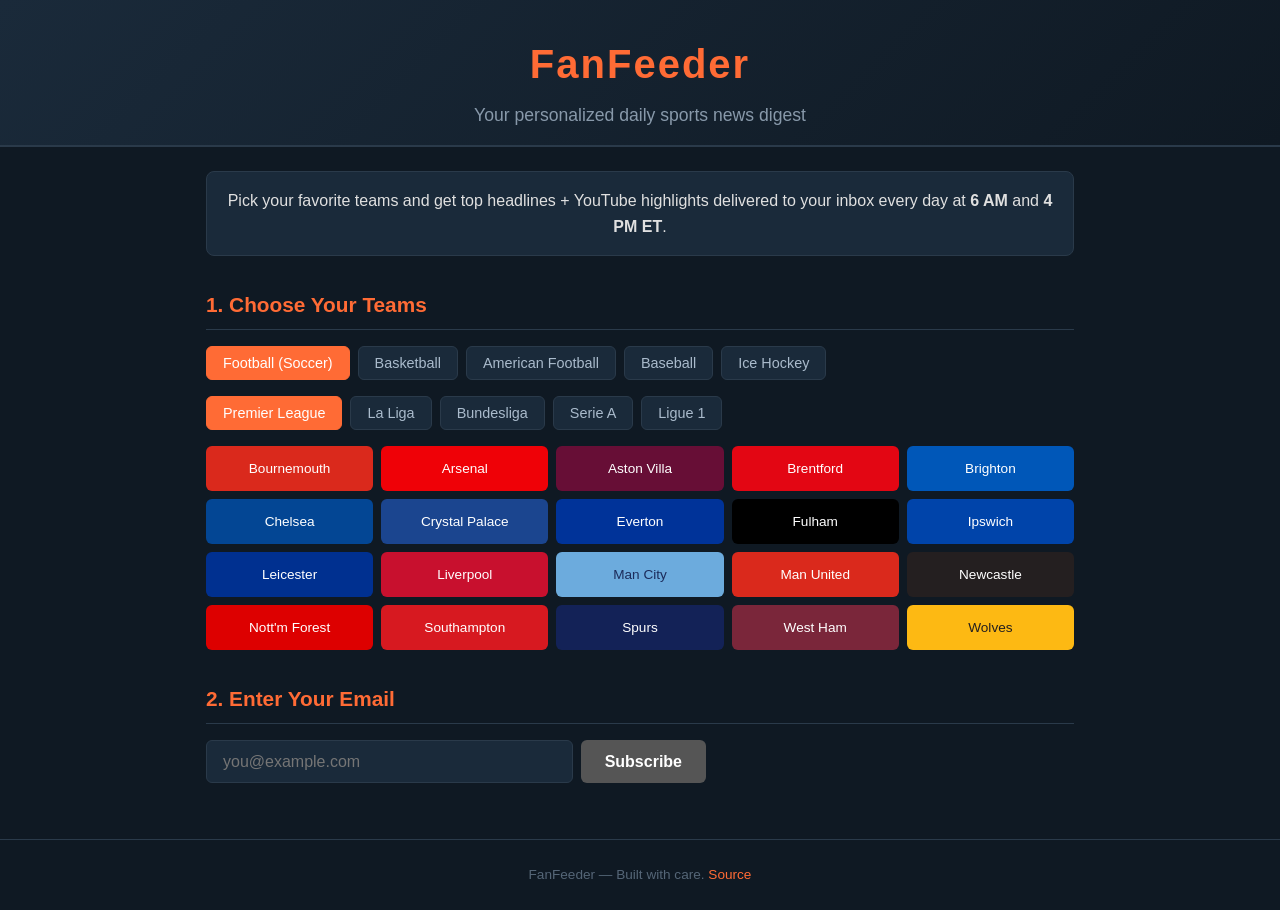
==== docs/index.html @ 96cfed2f "Add multi-user support with frontend team picker and 220-team catalog Refactored from single-recipie" ====
<!DOCTYPE html>
<html lang="en">
<head>
  <meta charset="UTF-8">
  <meta name="viewport" content="width=device-width, initial-scale=1.0">
  <title>FanFeeder - Daily Sports Digest</title>
  <link rel="stylesheet" href="style.css">
</head>
<body>
  <header>
    <h1>FanFeeder</h1>
    <p class="tagline">Your personalized daily sports news digest</p>
  </header>

  <main>
    <section id="intro">
      <p>Pick your favorite teams and get top headlines + YouTube highlights delivered to your inbox every day at <strong>6 AM</strong> and <strong>4 PM ET</strong>.</p>
    </section>

    <section id="picker">
      <h2>1. Choose Your Teams</h2>
      <div id="sport-tabs"></div>
      <div id="league-tabs"></div>
      <div id="team-grid"></div>
    </section>

    <section id="selected-section" style="display:none;">
      <h2>Your Teams <span id="selected-count">(0)</span></h2>
      <div id="selected-teams"></div>
    </section>

    <section id="signup">
      <h2>2. Enter Your Email</h2>
      <form id="subscribe-form" action="https://formspree.io/f/{FORM_ID}" method="POST">
        <input type="email" name="email" id="email-input" placeholder="you@example.com" required>
        <input type="hidden" name="teams" id="teams-input">
        <button type="submit" id="submit-btn" disabled>Subscribe</button>
      </form>
      <p id="form-status"></p>
    </section>
  </main>

  <footer>
    <p>FanFeeder &mdash; Built with care. <a href="https://github.com/ty177/fanfeeder">Source</a></p>
  </footer>

  <script src="app.js"></script>
</body>
</html>
---- docs/style.css ----
* { box-sizing: border-box; margin: 0; padding: 0; }

body {
  font-family: -apple-system, BlinkMacSystemFont, "Segoe UI", Roboto, Helvetica, Arial, sans-serif;
  background: #0f1923;
  color: #e0e0e0;
  line-height: 1.6;
}

header {
  text-align: center;
  padding: 2rem 1rem 1rem;
  background: linear-gradient(135deg, #1a2a3a 0%, #0f1923 100%);
  border-bottom: 2px solid #2a3a4a;
}

header h1 {
  font-size: 2.5rem;
  color: #ff6b35;
  letter-spacing: 2px;
}

.tagline {
  color: #8899aa;
  font-size: 1.1rem;
  margin-top: 0.3rem;
}

main {
  max-width: 900px;
  margin: 0 auto;
  padding: 1.5rem 1rem;
}

section { margin-bottom: 2rem; }

#intro {
  text-align: center;
  padding: 1rem;
  background: #1a2a3a;
  border-radius: 8px;
  border: 1px solid #2a3a4a;
}

h2 {
  font-size: 1.3rem;
  color: #ff6b35;
  margin-bottom: 1rem;
  border-bottom: 1px solid #2a3a4a;
  padding-bottom: 0.5rem;
}

/* Tabs */
#sport-tabs, #league-tabs {
  display: flex;
  flex-wrap: wrap;
  gap: 0.5rem;
  margin-bottom: 1rem;
}

.tab {
  padding: 0.5rem 1rem;
  background: #1a2a3a;
  border: 1px solid #2a3a4a;
  border-radius: 6px;
  cursor: pointer;
  color: #aabbcc;
  font-size: 0.9rem;
  transition: all 0.2s;
}

.tab:hover { border-color: #ff6b35; color: #fff; }
.tab.active { background: #ff6b35; color: #fff; border-color: #ff6b35; }

/* Team grid */
#team-grid {
  display: grid;
  grid-template-columns: repeat(auto-fill, minmax(160px, 1fr));
  gap: 0.5rem;
}

.team-card {
  padding: 0.6rem 0.8rem;
  border-radius: 6px;
  cursor: pointer;
  border: 2px solid transparent;
  transition: all 0.2s;
  font-size: 0.85rem;
  font-weight: 500;
  text-align: center;
}

.team-card:hover { transform: translateY(-2px); box-shadow: 0 4px 12px rgba(0,0,0,0.3); }
.team-card.selected { border-color: #ff6b35; box-shadow: 0 0 8px rgba(255,107,53,0.4); }

/* Selected teams */
#selected-teams {
  display: flex;
  flex-wrap: wrap;
  gap: 0.5rem;
}

.selected-chip {
  display: inline-flex;
  align-items: center;
  gap: 0.4rem;
  padding: 0.4rem 0.8rem;
  border-radius: 20px;
  font-size: 0.85rem;
  font-weight: 500;
}

.selected-chip .remove {
  cursor: pointer;
  font-size: 1rem;
  opacity: 0.7;
}

.selected-chip .remove:hover { opacity: 1; }

/* Form */
#subscribe-form {
  display: flex;
  gap: 0.5rem;
  max-width: 500px;
}

#email-input {
  flex: 1;
  padding: 0.7rem 1rem;
  border-radius: 6px;
  border: 1px solid #2a3a4a;
  background: #1a2a3a;
  color: #e0e0e0;
  font-size: 1rem;
}

#email-input:focus { outline: none; border-color: #ff6b35; }

#submit-btn {
  padding: 0.7rem 1.5rem;
  border-radius: 6px;
  border: none;
  background: #ff6b35;
  color: #fff;
  font-size: 1rem;
  font-weight: 600;
  cursor: pointer;
  transition: background 0.2s;
}

#submit-btn:disabled { background: #555; cursor: not-allowed; }
#submit-btn:not(:disabled):hover { background: #e55a25; }

#form-status {
  margin-top: 0.5rem;
  font-size: 0.9rem;
}

.status-success { color: #4caf50; }
.status-error { color: #f44336; }

footer {
  text-align: center;
  padding: 1.5rem;
  color: #556677;
  font-size: 0.85rem;
  border-top: 1px solid #2a3a4a;
}

footer a { color: #ff6b35; text-decoration: none; }
footer a:hover { text-decoration: underline; }

@media (max-width: 600px) {
  header h1 { font-size: 1.8rem; }
  #team-grid { grid-template-columns: repeat(auto-fill, minmax(130px, 1fr)); }
  #subscribe-form { flex-direction: column; }
}
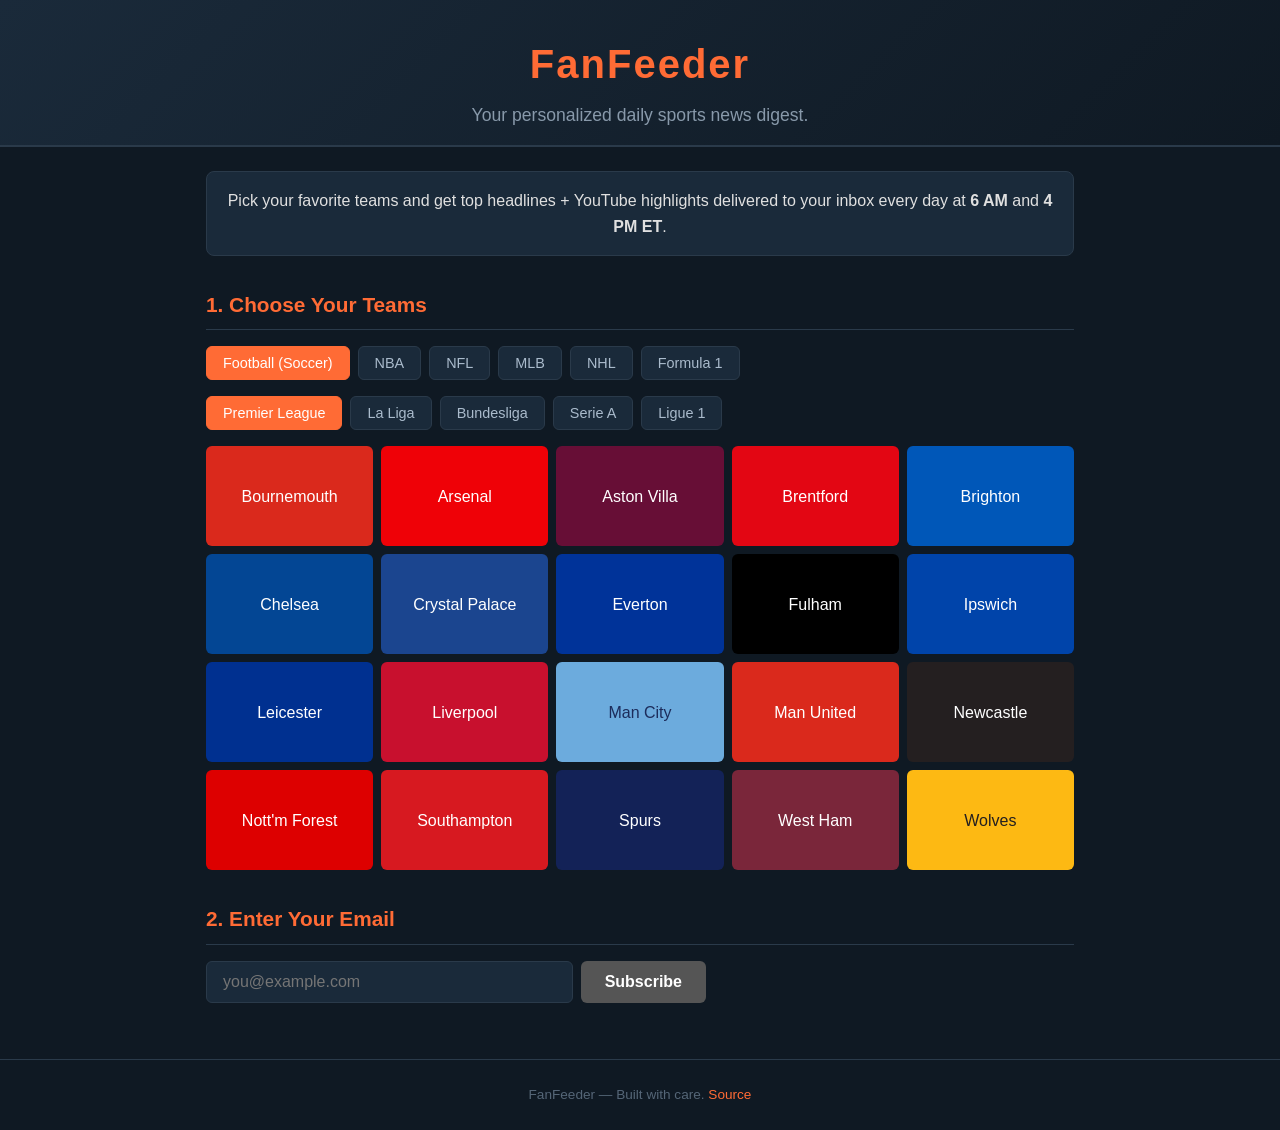
==== commit c92f2504: "Add period to tagline Co-Authored-By: Claude Opus 4.6 <noreply@anthropic.com>" ====
--- a/docs/index.html
+++ b/docs/index.html
@@ -9,7 +9,7 @@
 <body>
   <header>
     <h1>FanFeeder</h1>
-    <p class="tagline">Your personalized daily sports news digest</p>
+    <p class="tagline">Your personalized daily sports news digest.</p>
   </header>
 
   <main>
@@ -31,7 +31,7 @@
 
     <section id="signup">
       <h2>2. Enter Your Email</h2>
-      <form id="subscribe-form" action="https://formspree.io/f/{FORM_ID}" method="POST">
+      <form id="subscribe-form" action="https://formspree.io/f/mzdawwjk" method="POST">
         <input type="email" name="email" id="email-input" placeholder="you@example.com" required>
         <input type="hidden" name="teams" id="teams-input">
         <button type="submit" id="submit-btn" disabled>Subscribe</button>
--- a/docs/style.css
+++ b/docs/style.css
@@ -72,6 +72,28 @@
 .tab:hover { border-color: #ff6b35; color: #fff; }
 .tab.active { background: #ff6b35; color: #fff; border-color: #ff6b35; }
 
+.tab-logo {
+  padding: 0.3rem 0.6rem;
+  display: flex;
+  align-items: center;
+  justify-content: center;
+  width: 80px;
+  background: #ffffff;
+  border-color: #ddd;
+}
+
+.league-logo {
+  height: 28px;
+  max-width: 100%;
+  object-fit: contain;
+  filter: brightness(0.9);
+}
+
+.tab-logo:hover .league-logo,
+.tab-logo.active .league-logo {
+  filter: brightness(1.1);
+}
+
 /* Team grid */
 #team-grid {
   display: grid;
@@ -88,6 +110,35 @@
   font-size: 0.85rem;
   font-weight: 500;
   text-align: center;
+  display: flex;
+  flex-direction: column;
+  align-items: center;
+  justify-content: center;
+  gap: 0.4rem;
+  min-height: 100px;
+}
+
+.team-logo {
+  width: 40px;
+  height: 40px;
+  object-fit: contain;
+  flex-shrink: 0;
+}
+
+.team-label {
+  line-height: 1.2;
+}
+
+.team-label.no-logo {
+  font-size: 1rem;
+}
+
+.chip-logo {
+  width: 16px;
+  height: 16px;
+  object-fit: contain;
+  vertical-align: middle;
+  margin-right: 2px;
 }
 
 .team-card:hover { transform: translateY(-2px); box-shadow: 0 4px 12px rgba(0,0,0,0.3); }
@@ -175,4 +226,6 @@
   header h1 { font-size: 1.8rem; }
   #team-grid { grid-template-columns: repeat(auto-fill, minmax(130px, 1fr)); }
   #subscribe-form { flex-direction: column; }
-}
+  .team-logo { width: 32px; height: 32px; }
+  .league-logo { height: 22px; }
+}
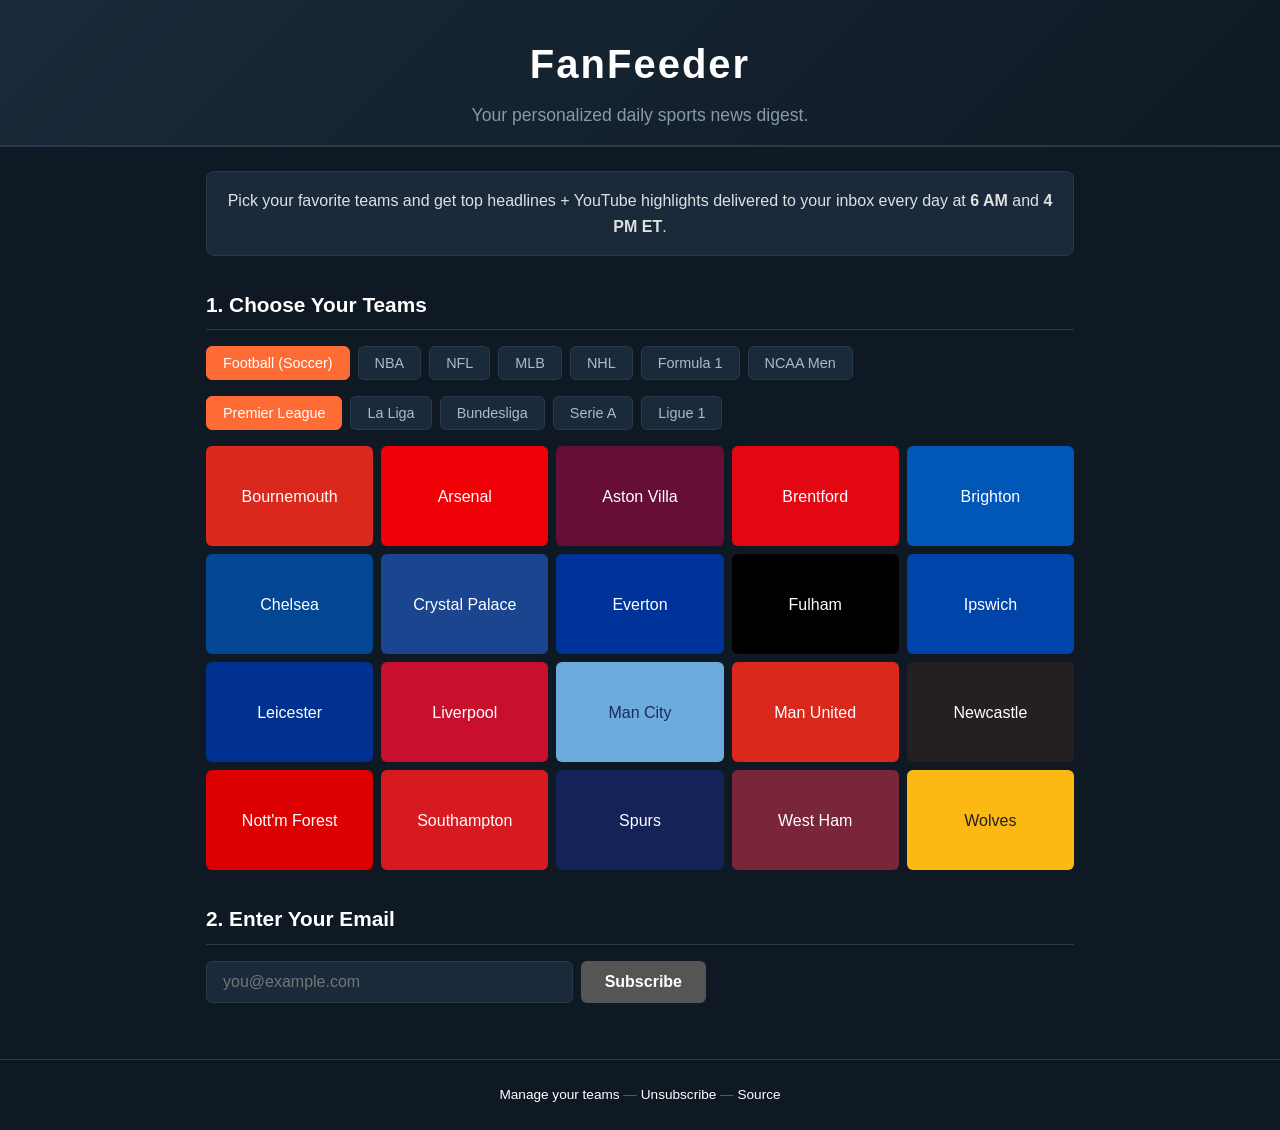
==== commit dee59426: "Add Manage/Unsubscribe links to homepage footer Co-Authored-By: Claude Sonnet 4.6 <noreply@anthropic" ====
--- a/docs/index.html
+++ b/docs/index.html
@@ -41,7 +41,11 @@
   </main>
 
   <footer>
-    <p>FanFeeder &mdash; Built with care. <a href="https://github.com/ty177/fanfeeder">Source</a></p>
+    <p>
+      <a href="manage.html">Manage your teams</a> &mdash;
+      <a href="unsubscribe.html">Unsubscribe</a> &mdash;
+      <a href="https://github.com/ty177/fanfeeder">Source</a>
+    </p>
   </footer>
 
   <script src="app.js"></script>
--- a/docs/style.css
+++ b/docs/style.css
@@ -16,7 +16,7 @@
 
 header h1 {
   font-size: 2.5rem;
-  color: #ff6b35;
+  color: #ffffff;
   letter-spacing: 2px;
 }
 
@@ -44,7 +44,7 @@
 
 h2 {
   font-size: 1.3rem;
-  color: #ff6b35;
+  color: #ffffff;
   margin-bottom: 1rem;
   border-bottom: 1px solid #2a3a4a;
   padding-bottom: 0.5rem;
@@ -219,7 +219,7 @@
   border-top: 1px solid #2a3a4a;
 }
 
-footer a { color: #ff6b35; text-decoration: none; }
+footer a { color: #ffffff; text-decoration: none; }
 footer a:hover { text-decoration: underline; }
 
 @media (max-width: 600px) {
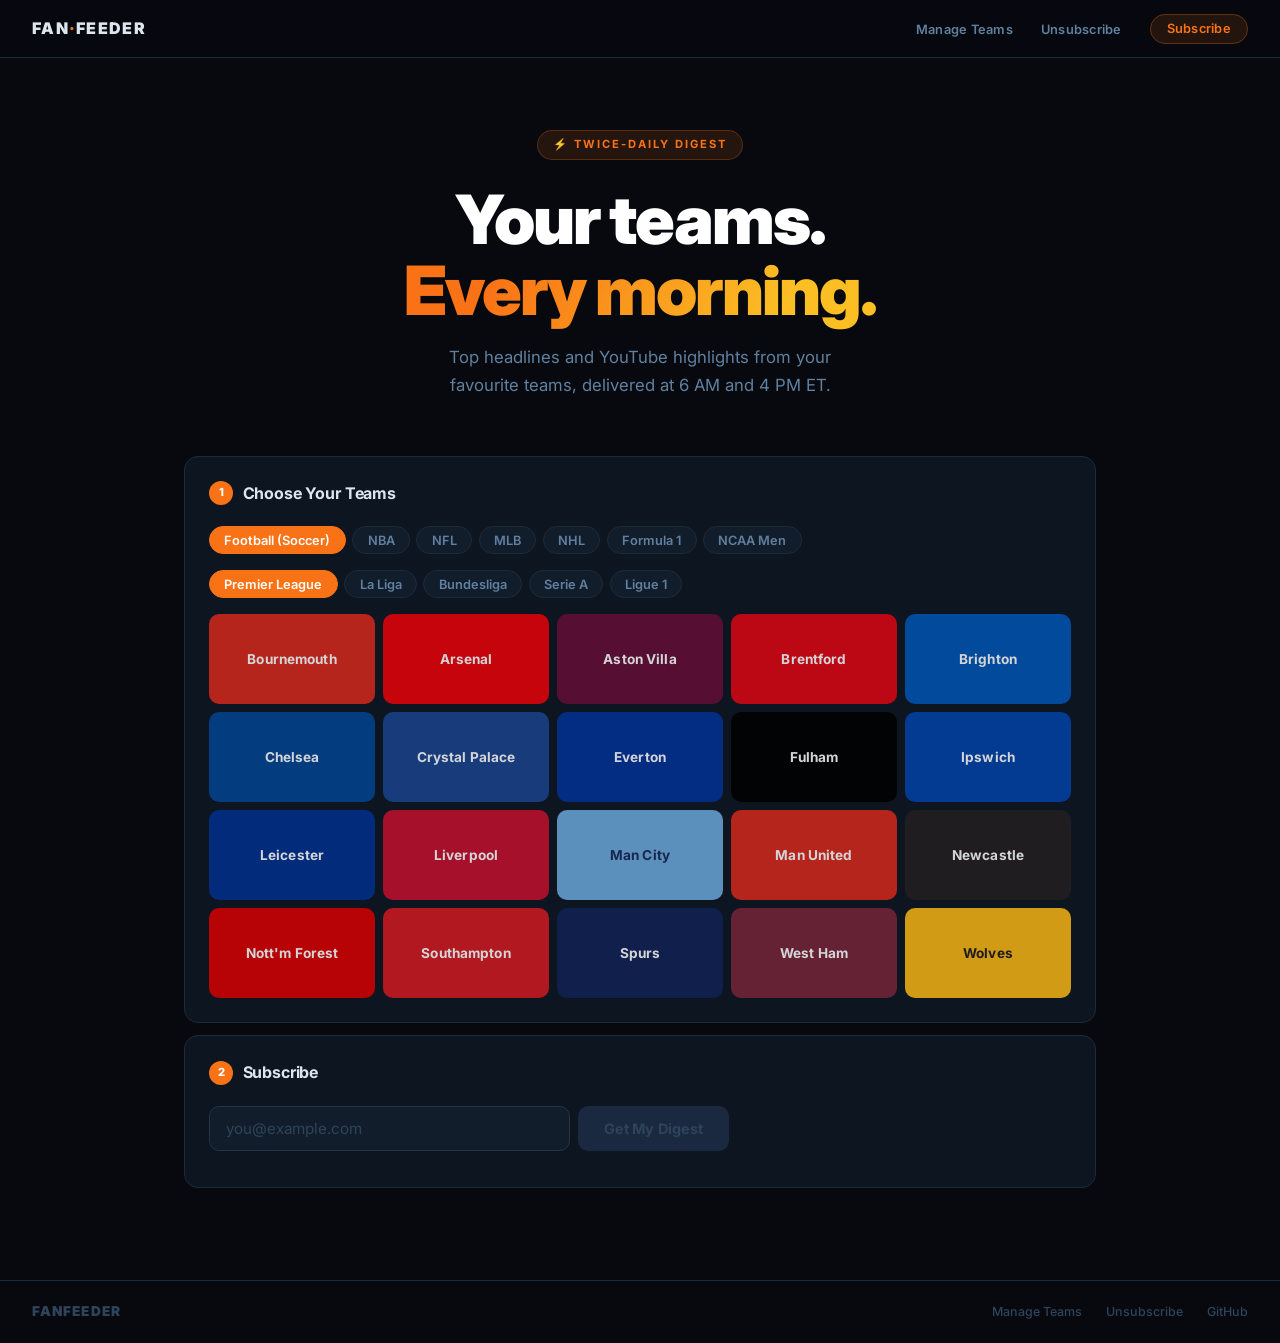
==== commit b1d14916: "Redesign site with editorial dark theme - New design system: Inter font, CSS custom properties, near" ====
--- a/docs/index.html
+++ b/docs/index.html
@@ -3,49 +3,67 @@
 <head>
   <meta charset="UTF-8">
   <meta name="viewport" content="width=device-width, initial-scale=1.0">
-  <title>FanFeeder - Daily Sports Digest</title>
+  <title>FanFeeder — Daily Sports Digest</title>
   <link rel="stylesheet" href="style.css">
 </head>
 <body>
-  <header>
-    <h1>FanFeeder</h1>
-    <p class="tagline">Your personalized daily sports news digest.</p>
-  </header>
+
+  <nav class="site-nav">
+    <a href="index.html" class="nav-logo">Fan<span class="dot">·</span>Feeder</a>
+    <ul class="nav-links">
+      <li><a href="manage.html">Manage Teams</a></li>
+      <li><a href="unsubscribe.html">Unsubscribe</a></li>
+      <li><a href="index.html" class="nav-cta active">Subscribe</a></li>
+    </ul>
+  </nav>
+
+  <section class="hero">
+    <span class="hero-eyebrow">⚡ Twice-daily digest</span>
+    <h1>Your teams.<br><em>Every morning.</em></h1>
+    <p class="hero-sub">Top headlines and YouTube highlights from your favourite teams, delivered at 6 AM and 4 PM ET.</p>
+  </section>
 
   <main>
-    <section id="intro">
-      <p>Pick your favorite teams and get top headlines + YouTube highlights delivered to your inbox every day at <strong>6 AM</strong> and <strong>4 PM ET</strong>.</p>
-    </section>
-
-    <section id="picker">
-      <h2>1. Choose Your Teams</h2>
+    <section id="picker" class="card">
+      <div class="section-label">
+        <span class="step-num">1</span>
+        <h2>Choose Your Teams</h2>
+      </div>
       <div id="sport-tabs"></div>
       <div id="league-tabs"></div>
       <div id="team-grid"></div>
     </section>
 
-    <section id="selected-section" style="display:none;">
-      <h2>Your Teams <span id="selected-count">(0)</span></h2>
+    <section id="selected-section" class="card" style="display:none;">
+      <div class="section-label" style="margin-bottom:0.75rem;">
+        <h2>Your Teams <span id="selected-count" style="color:var(--text-2);font-weight:500;">(0)</span></h2>
+      </div>
       <div id="selected-teams"></div>
     </section>
 
-    <section id="signup">
-      <h2>2. Enter Your Email</h2>
+    <section id="signup" class="card">
+      <div class="section-label">
+        <span class="step-num">2</span>
+        <h2>Subscribe</h2>
+      </div>
       <form id="subscribe-form" action="https://formspree.io/f/mzdawwjk" method="POST">
-        <input type="email" name="email" id="email-input" placeholder="you@example.com" required>
-        <input type="hidden" name="teams" id="teams-input">
-        <button type="submit" id="submit-btn" disabled>Subscribe</button>
+        <div class="email-row">
+          <input type="email" name="email" id="email-input" class="email-input" placeholder="you@example.com" required>
+          <input type="hidden" name="teams" id="teams-input">
+          <button type="submit" id="submit-btn" class="btn-primary" disabled>Get My Digest</button>
+        </div>
       </form>
-      <p id="form-status"></p>
+      <p id="form-status" class="form-status"></p>
     </section>
   </main>
 
   <footer>
-    <p>
-      <a href="manage.html">Manage your teams</a> &mdash;
-      <a href="unsubscribe.html">Unsubscribe</a> &mdash;
-      <a href="https://github.com/ty177/fanfeeder">Source</a>
-    </p>
+    <a href="index.html" class="footer-brand">FanFeeder</a>
+    <div class="footer-links">
+      <a href="manage.html">Manage Teams</a>
+      <a href="unsubscribe.html">Unsubscribe</a>
+      <a href="https://github.com/ty177/fanfeeder">GitHub</a>
+    </div>
   </footer>
 
   <script src="app.js"></script>
--- a/docs/style.css
+++ b/docs/style.css
@@ -1,231 +1,487 @@
-* { box-sizing: border-box; margin: 0; padding: 0; }
+/* === Google Font === */
+@import url('https://fonts.googleapis.com/css2?family=Inter:wght@400;500;600;700;800;900&display=swap');
+
+/* === Design tokens === */
+:root {
+  --bg:        #07090f;
+  --surface:   #0d1520;
+  --surface-2: #121d2b;
+  --surface-3: #1a2840;
+  --border:    #1c2b3a;
+  --border-2:  #253344;
+  --accent:    #f97316;
+  --accent-dim: rgba(249,115,22,0.12);
+  --accent-hover: #ea6c0a;
+  --text:      #dde5ee;
+  --text-2:    #6080a0;
+  --text-3:    #2e445a;
+  --radius:    10px;
+  --radius-lg: 14px;
+  --ease:      200ms cubic-bezier(0.4,0,0.2,1);
+}
+
+/* === Reset === */
+*, *::before, *::after { box-sizing: border-box; margin: 0; padding: 0; }
 
 body {
-  font-family: -apple-system, BlinkMacSystemFont, "Segoe UI", Roboto, Helvetica, Arial, sans-serif;
-  background: #0f1923;
-  color: #e0e0e0;
+  font-family: "Inter", -apple-system, BlinkMacSystemFont, sans-serif;
+  background: var(--bg);
+  color: var(--text);
   line-height: 1.6;
-}
-
-header {
+  min-height: 100vh;
+  display: flex;
+  flex-direction: column;
+  -webkit-font-smoothing: antialiased;
+}
+
+/* === Nav === */
+nav.site-nav {
+  position: sticky;
+  top: 0;
+  z-index: 100;
+  display: flex;
+  align-items: center;
+  justify-content: space-between;
+  padding: 0 2rem;
+  height: 58px;
+  background: rgba(7,9,15,0.85);
+  backdrop-filter: blur(16px);
+  -webkit-backdrop-filter: blur(16px);
+  border-bottom: 1px solid var(--border);
+}
+
+.nav-logo {
+  font-size: 1rem;
+  font-weight: 900;
+  letter-spacing: 0.08em;
+  text-transform: uppercase;
+  color: var(--text);
+  text-decoration: none;
+}
+
+.nav-logo .dot { color: var(--accent); }
+
+.nav-links {
+  display: flex;
+  align-items: center;
+  gap: 1.75rem;
+  list-style: none;
+}
+
+.nav-links a {
+  font-size: 0.8rem;
+  font-weight: 600;
+  letter-spacing: 0.02em;
+  color: var(--text-2);
+  text-decoration: none;
+  transition: color var(--ease);
+}
+
+.nav-links a:hover, .nav-links a.active { color: var(--text); }
+
+.nav-cta {
+  padding: 0.4rem 1rem !important;
+  background: var(--accent-dim) !important;
+  border: 1px solid rgba(249,115,22,0.3) !important;
+  border-radius: 100px !important;
+  color: var(--accent) !important;
+}
+
+.nav-cta:hover { background: var(--accent) !important; color: #fff !important; }
+
+/* === Hero (homepage) === */
+.hero {
   text-align: center;
-  padding: 2rem 1rem 1rem;
-  background: linear-gradient(135deg, #1a2a3a 0%, #0f1923 100%);
-  border-bottom: 2px solid #2a3a4a;
-}
-
-header h1 {
-  font-size: 2.5rem;
-  color: #ffffff;
-  letter-spacing: 2px;
-}
-
-.tagline {
-  color: #8899aa;
-  font-size: 1.1rem;
-  margin-top: 0.3rem;
-}
-
+  padding: 4.5rem 1.5rem 3.5rem;
+  position: relative;
+}
+
+.hero-eyebrow {
+  display: inline-flex;
+  align-items: center;
+  gap: 0.4rem;
+  font-size: 0.7rem;
+  font-weight: 700;
+  letter-spacing: 0.18em;
+  text-transform: uppercase;
+  color: var(--accent);
+  background: var(--accent-dim);
+  border: 1px solid rgba(249,115,22,0.25);
+  padding: 0.3rem 0.9rem;
+  border-radius: 100px;
+  margin-bottom: 1.5rem;
+}
+
+.hero h1 {
+  font-size: clamp(2.4rem, 6vw, 4.25rem);
+  font-weight: 900;
+  line-height: 1.05;
+  letter-spacing: -0.03em;
+  color: #fff;
+  margin-bottom: 1.1rem;
+}
+
+.hero h1 em {
+  font-style: normal;
+  background: linear-gradient(115deg, #f97316 20%, #fbbf24 80%);
+  -webkit-background-clip: text;
+  -webkit-text-fill-color: transparent;
+  background-clip: text;
+}
+
+.hero-sub {
+  font-size: 1.05rem;
+  color: var(--text-2);
+  max-width: 420px;
+  margin: 0 auto;
+  line-height: 1.65;
+}
+
+/* === Page hero (manage / unsubscribe) === */
+.page-hero {
+  padding: 3rem 1.5rem 2rem;
+  text-align: center;
+}
+
+.page-hero h1 {
+  font-size: 1.8rem;
+  font-weight: 800;
+  letter-spacing: -0.02em;
+  color: #fff;
+}
+
+.page-hero p {
+  color: var(--text-2);
+  font-size: 0.9rem;
+  margin-top: 0.5rem;
+}
+
+/* === Main === */
 main {
-  max-width: 900px;
+  flex: 1;
+  max-width: 960px;
   margin: 0 auto;
-  padding: 1.5rem 1rem;
-}
-
-section { margin-bottom: 2rem; }
-
-#intro {
-  text-align: center;
-  padding: 1rem;
-  background: #1a2a3a;
+  width: 100%;
+  padding: 0 1.5rem 5rem;
+}
+
+/* === Cards === */
+.card {
+  background: var(--surface);
+  border: 1px solid var(--border);
+  border-radius: var(--radius-lg);
+  padding: 1.5rem;
+  margin-bottom: 0.75rem;
+}
+
+.card-sm {
+  background: var(--surface);
+  border: 1px solid var(--border);
+  border-radius: var(--radius-lg);
+  padding: 1.5rem;
+  max-width: 520px;
+  margin: 0 auto;
+}
+
+/* === Section labels === */
+.section-label {
+  display: flex;
+  align-items: center;
+  gap: 0.6rem;
+  margin-bottom: 1.25rem;
+}
+
+.step-num {
+  width: 24px;
+  height: 24px;
+  border-radius: 50%;
+  background: var(--accent);
+  color: #fff;
+  font-size: 0.7rem;
+  font-weight: 800;
+  display: flex;
+  align-items: center;
+  justify-content: center;
+  flex-shrink: 0;
+}
+
+.section-label h2 {
+  font-size: 1rem;
+  font-weight: 700;
+  letter-spacing: -0.01em;
+  color: var(--text);
+  border: none;
+  padding: 0;
+  margin: 0;
+}
+
+/* === Sport / league tabs === */
+#sport-tabs, #league-tabs {
+  display: flex;
+  flex-wrap: wrap;
+  gap: 0.4rem;
+  margin-bottom: 1rem;
+}
+
+.tab {
+  padding: 0.35rem 0.9rem;
+  background: var(--surface-2);
+  border: 1px solid var(--border);
+  border-radius: 100px;
+  cursor: pointer;
+  color: var(--text-2);
+  font-size: 0.8rem;
+  font-weight: 600;
+  font-family: inherit;
+  transition: all var(--ease);
+  white-space: nowrap;
+}
+
+.tab:hover { border-color: var(--accent); color: var(--text); }
+.tab.active { background: var(--accent); color: #fff; border-color: var(--accent); }
+
+.tab-logo {
+  padding: 0.3rem 0.5rem;
+  display: flex;
+  align-items: center;
+  justify-content: center;
+  width: 68px;
+  background: #fff;
+  border-color: #e0e0e0;
   border-radius: 8px;
-  border: 1px solid #2a3a4a;
-}
-
-h2 {
-  font-size: 1.3rem;
-  color: #ffffff;
-  margin-bottom: 1rem;
-  border-bottom: 1px solid #2a3a4a;
-  padding-bottom: 0.5rem;
-}
-
-/* Tabs */
-#sport-tabs, #league-tabs {
-  display: flex;
-  flex-wrap: wrap;
-  gap: 0.5rem;
-  margin-bottom: 1rem;
-}
-
-.tab {
-  padding: 0.5rem 1rem;
-  background: #1a2a3a;
-  border: 1px solid #2a3a4a;
-  border-radius: 6px;
-  cursor: pointer;
-  color: #aabbcc;
-  font-size: 0.9rem;
-  transition: all 0.2s;
-}
-
-.tab:hover { border-color: #ff6b35; color: #fff; }
-.tab.active { background: #ff6b35; color: #fff; border-color: #ff6b35; }
-
-.tab-logo {
-  padding: 0.3rem 0.6rem;
-  display: flex;
-  align-items: center;
-  justify-content: center;
-  width: 80px;
-  background: #ffffff;
-  border-color: #ddd;
-}
+}
+
+.tab-logo.active {
+  background: #fff;
+  border-color: var(--accent);
+  outline: 2px solid var(--accent);
+  outline-offset: 1px;
+}
+
+.tab-logo:hover { border-color: var(--accent); }
 
 .league-logo {
-  height: 28px;
+  height: 24px;
   max-width: 100%;
   object-fit: contain;
-  filter: brightness(0.9);
-}
-
-.tab-logo:hover .league-logo,
-.tab-logo.active .league-logo {
-  filter: brightness(1.1);
-}
-
-/* Team grid */
+}
+
+/* === Team grid === */
 #team-grid {
   display: grid;
-  grid-template-columns: repeat(auto-fill, minmax(160px, 1fr));
+  grid-template-columns: repeat(auto-fill, minmax(138px, 1fr));
   gap: 0.5rem;
 }
 
 .team-card {
-  padding: 0.6rem 0.8rem;
-  border-radius: 6px;
+  padding: 0.75rem 0.5rem;
+  border-radius: var(--radius);
   cursor: pointer;
   border: 2px solid transparent;
-  transition: all 0.2s;
-  font-size: 0.85rem;
-  font-weight: 500;
+  transition: all var(--ease);
+  font-size: 0.78rem;
+  font-weight: 700;
   text-align: center;
   display: flex;
   flex-direction: column;
   align-items: center;
   justify-content: center;
   gap: 0.4rem;
-  min-height: 100px;
+  min-height: 90px;
+  opacity: 0.82;
+  letter-spacing: 0.01em;
 }
 
 .team-logo {
-  width: 40px;
-  height: 40px;
+  width: 34px;
+  height: 34px;
   object-fit: contain;
   flex-shrink: 0;
 }
 
-.team-label {
-  line-height: 1.2;
-}
-
-.team-label.no-logo {
-  font-size: 1rem;
-}
+.team-label { line-height: 1.2; }
+.team-label.no-logo { font-size: 0.85rem; }
 
 .chip-logo {
-  width: 16px;
-  height: 16px;
+  width: 14px;
+  height: 14px;
   object-fit: contain;
   vertical-align: middle;
-  margin-right: 2px;
-}
-
-.team-card:hover { transform: translateY(-2px); box-shadow: 0 4px 12px rgba(0,0,0,0.3); }
-.team-card.selected { border-color: #ff6b35; box-shadow: 0 0 8px rgba(255,107,53,0.4); }
-
-/* Selected teams */
+  margin-right: 3px;
+}
+
+.team-card:hover {
+  opacity: 1;
+  transform: translateY(-2px);
+  box-shadow: 0 8px 24px rgba(0,0,0,0.5);
+}
+
+.team-card.selected {
+  opacity: 1;
+  border-color: rgba(255,255,255,0.55);
+  box-shadow: 0 0 0 3px var(--accent), 0 8px 24px rgba(0,0,0,0.4);
+}
+
+/* === Selected chips === */
+#selected-section {
+  background: var(--surface-2) !important;
+}
+
 #selected-teams {
   display: flex;
   flex-wrap: wrap;
-  gap: 0.5rem;
+  gap: 0.4rem;
 }
 
 .selected-chip {
   display: inline-flex;
   align-items: center;
-  gap: 0.4rem;
-  padding: 0.4rem 0.8rem;
-  border-radius: 20px;
-  font-size: 0.85rem;
-  font-weight: 500;
+  gap: 0.3rem;
+  padding: 0.3rem 0.65rem;
+  border-radius: 100px;
+  font-size: 0.78rem;
+  font-weight: 700;
+  letter-spacing: 0.01em;
 }
 
 .selected-chip .remove {
   cursor: pointer;
   font-size: 1rem;
-  opacity: 0.7;
+  opacity: 0.55;
+  line-height: 1;
+  transition: opacity var(--ease);
 }
 
 .selected-chip .remove:hover { opacity: 1; }
 
-/* Form */
-#subscribe-form {
+/* === Inputs & buttons === */
+.email-row {
   display: flex;
   gap: 0.5rem;
-  max-width: 500px;
-}
-
-#email-input {
+  max-width: 520px;
+}
+
+.email-input {
   flex: 1;
-  padding: 0.7rem 1rem;
-  border-radius: 6px;
-  border: 1px solid #2a3a4a;
-  background: #1a2a3a;
-  color: #e0e0e0;
-  font-size: 1rem;
-}
-
-#email-input:focus { outline: none; border-color: #ff6b35; }
-
-#submit-btn {
-  padding: 0.7rem 1.5rem;
-  border-radius: 6px;
+  padding: 0.75rem 1rem;
+  border-radius: var(--radius);
+  border: 1px solid var(--border-2);
+  background: var(--surface-2);
+  color: var(--text);
+  font-size: 0.95rem;
+  font-family: inherit;
+  transition: border-color var(--ease);
+}
+
+.email-input:focus { outline: none; border-color: var(--accent); }
+.email-input::placeholder { color: var(--text-3); }
+
+.btn-primary {
+  padding: 0.75rem 1.6rem;
+  border-radius: var(--radius);
   border: none;
-  background: #ff6b35;
+  background: var(--accent);
   color: #fff;
-  font-size: 1rem;
+  font-size: 0.9rem;
+  font-weight: 700;
+  font-family: inherit;
+  cursor: pointer;
+  letter-spacing: 0.01em;
+  transition: background var(--ease), transform var(--ease), box-shadow var(--ease);
+  white-space: nowrap;
+}
+
+.btn-primary:disabled {
+  background: var(--surface-3);
+  color: var(--text-3);
+  cursor: not-allowed;
+  transform: none;
+  box-shadow: none;
+}
+
+.btn-primary:not(:disabled):hover {
+  background: var(--accent-hover);
+  transform: translateY(-1px);
+  box-shadow: 0 4px 16px rgba(249,115,22,0.35);
+}
+
+.btn-primary:not(:disabled):active { transform: translateY(0); box-shadow: none; }
+
+.btn-secondary {
+  padding: 0.75rem 1.4rem;
+  border-radius: var(--radius);
+  border: 1px solid var(--border-2);
+  background: transparent;
+  color: var(--text-2);
+  font-size: 0.9rem;
   font-weight: 600;
+  font-family: inherit;
   cursor: pointer;
-  transition: background 0.2s;
-}
-
-#submit-btn:disabled { background: #555; cursor: not-allowed; }
-#submit-btn:not(:disabled):hover { background: #e55a25; }
-
-#form-status {
-  margin-top: 0.5rem;
-  font-size: 0.9rem;
-}
-
-.status-success { color: #4caf50; }
-.status-error { color: #f44336; }
-
+  transition: all var(--ease);
+}
+
+.btn-secondary:hover { border-color: var(--accent); color: var(--text); }
+
+.form-status { margin-top: 0.75rem; font-size: 0.85rem; }
+.status-success { color: #34d399; }
+.status-error { color: #f87171; }
+
+/* === Info note === */
+.note {
+  font-size: 0.8rem;
+  color: var(--text-2);
+  margin-top: 0.6rem;
+  background: var(--surface-2);
+  border: 1px solid var(--border);
+  border-radius: var(--radius);
+  padding: 0.6rem 0.9rem;
+}
+
+/* === Footer === */
 footer {
-  text-align: center;
-  padding: 1.5rem;
-  color: #556677;
+  border-top: 1px solid var(--border);
+  padding: 1.25rem 2rem;
+  display: flex;
+  align-items: center;
+  justify-content: space-between;
+  flex-wrap: wrap;
+  gap: 0.75rem;
+}
+
+.footer-brand {
   font-size: 0.85rem;
-  border-top: 1px solid #2a3a4a;
-}
-
-footer a { color: #ffffff; text-decoration: none; }
-footer a:hover { text-decoration: underline; }
-
-@media (max-width: 600px) {
-  header h1 { font-size: 1.8rem; }
-  #team-grid { grid-template-columns: repeat(auto-fill, minmax(130px, 1fr)); }
-  #subscribe-form { flex-direction: column; }
-  .team-logo { width: 32px; height: 32px; }
-  .league-logo { height: 22px; }
-}
+  font-weight: 900;
+  letter-spacing: 0.08em;
+  text-transform: uppercase;
+  color: var(--text-3);
+  text-decoration: none;
+}
+
+.footer-links {
+  display: flex;
+  gap: 1.5rem;
+}
+
+.footer-links a {
+  font-size: 0.78rem;
+  color: var(--text-3);
+  text-decoration: none;
+  font-weight: 500;
+  transition: color var(--ease);
+}
+
+.footer-links a:hover { color: var(--text); }
+
+/* === Responsive === */
+@media (max-width: 640px) {
+  nav.site-nav { padding: 0 1rem; }
+  .nav-links { gap: 1rem; }
+  .hero { padding: 3rem 1rem 2rem; }
+  .page-hero { padding: 2rem 1rem 1.5rem; }
+  main { padding: 0 1rem 4rem; }
+  #team-grid { grid-template-columns: repeat(auto-fill, minmax(115px, 1fr)); }
+  .email-row { flex-direction: column; }
+  .team-logo { width: 28px; height: 28px; }
+  .league-logo { height: 20px; }
+  footer { flex-direction: column; align-items: center; text-align: center; padding: 1.25rem 1rem; }
+}
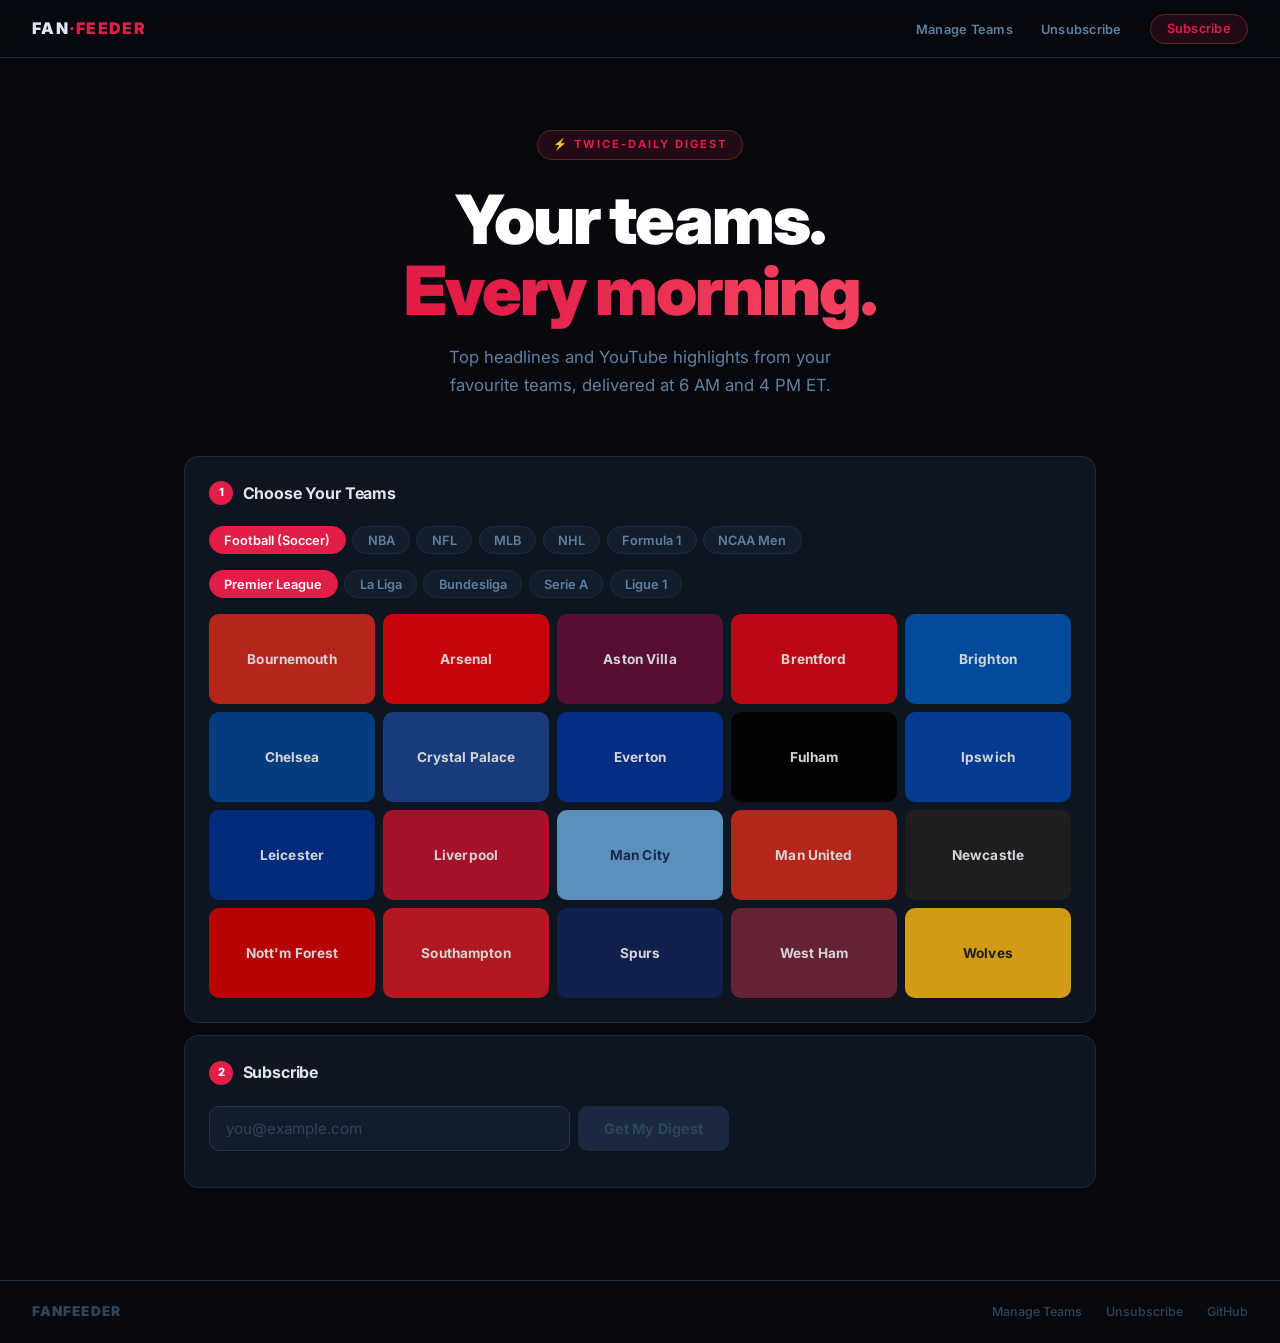
==== commit 63d04b0e: "Make "Feeder" red in nav wordmark across all pages Co-Authored-By: Claude Sonnet 4.6 <noreply@anthro" ====
--- a/docs/index.html
+++ b/docs/index.html
@@ -9,7 +9,7 @@
 <body>
 
   <nav class="site-nav">
-    <a href="index.html" class="nav-logo">Fan<span class="dot">·</span>Feeder</a>
+    <a href="index.html" class="nav-logo">Fan<span class="dot">·</span><span class="accent">Feeder</span></a>
     <ul class="nav-links">
       <li><a href="manage.html">Manage Teams</a></li>
       <li><a href="unsubscribe.html">Unsubscribe</a></li>
--- a/docs/style.css
+++ b/docs/style.css
@@ -9,9 +9,9 @@
   --surface-3: #1a2840;
   --border:    #1c2b3a;
   --border-2:  #253344;
-  --accent:    #f97316;
-  --accent-dim: rgba(249,115,22,0.12);
-  --accent-hover: #ea6c0a;
+  --accent:    #e11d48;
+  --accent-dim: rgba(225,29,72,0.12);
+  --accent-hover: #be123c;
   --text:      #dde5ee;
   --text-2:    #6080a0;
   --text-3:    #2e445a;
@@ -60,6 +60,7 @@
 }
 
 .nav-logo .dot { color: var(--accent); }
+.nav-logo .accent { color: var(--accent); }
 
 .nav-links {
   display: flex;
@@ -123,7 +124,7 @@
 
 .hero h1 em {
   font-style: normal;
-  background: linear-gradient(115deg, #f97316 20%, #fbbf24 80%);
+  background: linear-gradient(115deg, #e11d48 20%, #f43f5e 80%);
   -webkit-background-clip: text;
   -webkit-text-fill-color: transparent;
   background-clip: text;
